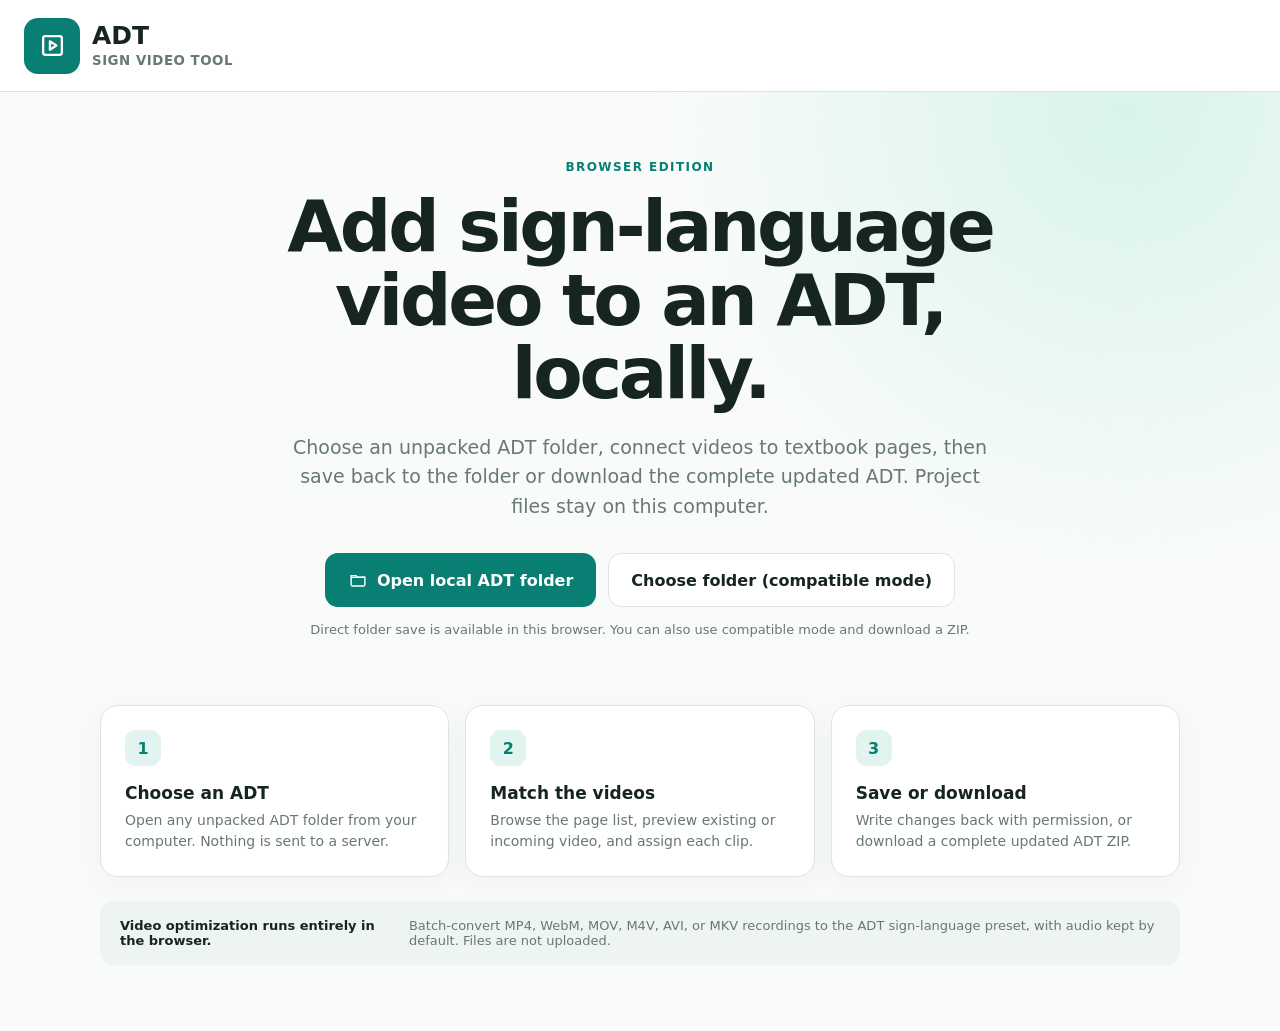
==== docs/index.html @ 495303bd "Publish ADT sign video tool" ====
<!doctype html>
<html lang="en">
<head>
  <meta charset="utf-8">
  <meta name="viewport" content="width=device-width, initial-scale=1">
  <meta name="theme-color" content="#087f72">
  <meta name="description" content="Add page-aligned sign-language video to an ADT without uploading project files.">
  <title>ADT Sign Video Tool</title>
  <link rel="icon" href="data:image/svg+xml,%3Csvg xmlns='http://www.w3.org/2000/svg' viewBox='0 0 64 64'%3E%3Crect width='64' height='64' rx='15' fill='%23087f72'/%3E%3Cpath d='M18 15h28a3 3 0 013 3v28a3 3 0 01-3 3H18a3 3 0 01-3-3V18a3 3 0 013-3Zm9 11v12l11-6-11-6Z' fill='none' stroke='white' stroke-width='4' stroke-linejoin='round'/%3E%3C/svg%3E">
  <link rel="stylesheet" href="./app.css">
</head>
<body>
  <header class="app-header">
    <a class="brand" href="#" id="brand-home" aria-label="ADT Sign Video Tool home">
      <span class="brand-mark" aria-hidden="true">
        <svg viewBox="0 0 24 24"><path d="M6.5 4.75h11A1.75 1.75 0 0 1 19.25 6.5v11a1.75 1.75 0 0 1-1.75 1.75h-11a1.75 1.75 0 0 1-1.75-1.75v-11A1.75 1.75 0 0 1 6.5 4.75Z"/><path d="m10 8.75 5 3.25-5 3.25v-6.5Z"/></svg>
      </span>
      <span><strong>ADT</strong><small>Sign Video Tool</small></span>
    </a>
    <div class="project-heading hidden" id="project-heading">
      <span>Current textbook</span>
      <strong id="project-title">Untitled ADT</strong>
      <small id="project-location">Local project</small>
    </div>
    <div class="header-actions hidden" id="header-actions">
      <button class="button secondary" id="change-project">Change project</button>
      <button class="button secondary" id="save-project">Save to folder</button>
      <button class="button primary" id="download-project">Download ADT ZIP</button>
    </div>
  </header>

  <main>
    <section class="home-view" id="home-view">
      <div class="home-hero">
        <div class="eyebrow">Browser edition</div>
        <h1>Add sign-language video to an ADT, locally.</h1>
        <p>Choose an unpacked ADT folder, connect videos to textbook pages, then save back to the folder or download the complete updated ADT. Project files stay on this computer.</p>
        <div class="home-actions">
          <button class="button primary large" id="open-local-folder">
            <svg viewBox="0 0 24 24" aria-hidden="true"><path d="M3.75 6.75h6l1.5 2h9v8.5a2 2 0 0 1-2 2H5.75a2 2 0 0 1-2-2V6.75Z"/><path d="M3.75 8.75h16.5"/></svg>
            Open local ADT folder
          </button>
          <label class="button secondary large" for="folder-fallback" id="fallback-label">
            Choose folder (compatible mode)
          </label>
          <input id="folder-fallback" type="file" webkitdirectory multiple hidden>
        </div>
        <p class="compatibility" id="compatibility-note"></p>
      </div>

      <div class="home-features" aria-label="How it works">
        <article><span class="feature-icon">1</span><h2>Choose an ADT</h2><p>Open any unpacked ADT folder from your computer. Nothing is sent to a server.</p></article>
        <article><span class="feature-icon">2</span><h2>Match the videos</h2><p>Browse the page list, preview existing or incoming video, and assign each clip.</p></article>
        <article><span class="feature-icon">3</span><h2>Save or download</h2><p>Write changes back with permission, or download a complete updated ADT ZIP.</p></article>
      </div>

      <aside class="browser-boundary">
        <strong>Video optimization runs entirely in the browser.</strong>
        <span>Batch-convert MP4, WebM, MOV, M4V, AVI, or MKV recordings to the ADT sign-language preset, with audio kept by default. Files are not uploaded.</span>
      </aside>
    </section>

    <section class="workspace hidden" id="workspace-view">
      <aside class="page-panel">
        <div class="panel-heading">
          <div><span class="eyebrow">ADT structure</span><h2>Page–video map</h2></div>
          <span class="count" id="page-count">0</span>
        </div>
        <p class="panel-summary" id="page-summary"></p>
        <div class="segmented" id="page-filters" role="group" aria-label="Filter pages">
          <button class="active" data-filter="all">All</button>
          <button data-filter="linked">In ADT</button>
          <button data-filter="incoming">Incoming</button>
          <button data-filter="missing">Missing</button>
        </div>
        <label class="search-field"><span aria-hidden="true">⌕</span><input id="page-search" type="search" placeholder="Find a page or video…"></label>
        <div class="page-list" id="page-list"></div>
      </aside>

      <section class="review-panel">
        <div class="review-heading">
          <div><span class="eyebrow">Review workspace</span><h1 id="selected-page-title">Choose a page</h1><p id="selected-page-meta"></p></div>
          <button class="button secondary" id="assign-selected">Assign selected clip here</button>
        </div>
        <div class="page-preview">
          <div class="preview-label"><span>Textbook</span><strong>ADT page</strong></div>
          <div class="page-paper" id="page-paper">
            <div class="page-copy"><h2>Select a page to preview its text.</h2></div>
          </div>
          <footer class="page-nav">
            <span id="page-nav-title">—</span>
            <div><button id="previous-page" aria-label="Previous page">‹</button><strong id="page-position">0/0</strong><button id="next-page" aria-label="Next page">›</button></div>
          </footer>
        </div>
      </section>

      <aside class="media-panel">
        <section class="video-preview-card">
          <div class="video-preview-heading">
            <div><span class="status-chip" id="preview-status">No video</span><strong id="preview-name">Choose a video below</strong></div>
            <span id="preview-duration">—</span>
          </div>
          <div class="video-stage" id="video-stage">
            <video id="video-player" controls playsinline></video>
            <div class="video-empty" id="video-empty"><span>▶</span><p>Select an existing or incoming video to preview it.</p></div>
          </div>
        </section>

        <section class="media-browser">
          <div class="panel-heading compact">
            <div><span class="eyebrow">Project media</span><h2>Video browser</h2></div>
            <span class="count" id="media-count">0</span>
          </div>
          <p class="panel-summary" id="media-summary"></p>
          <div class="media-actions">
            <label class="button primary" for="add-videos">Add videos</label>
            <label class="button secondary" for="add-video-folder">Add a folder</label>
            <input id="add-videos" type="file" accept="video/*,.mp4,.webm,.mov,.m4v,.avi,.mkv" multiple hidden>
            <input id="add-video-folder" type="file" accept="video/*,.mp4,.webm,.mov,.m4v,.avi,.mkv" webkitdirectory multiple hidden>
          </div>
          <section class="optimizer-panel" aria-labelledby="optimizer-title">
            <div class="optimizer-heading">
              <div><span class="optimizer-icon" aria-hidden="true">↯</span><div><strong id="optimizer-title">Optimize video</strong><small>H.264 MP4 · max 960 px · 30 fps</small></div></div>
              <span class="engine-state" id="engine-state">Loads when needed</span>
            </div>
            <fieldset>
              <legend>Audio in optimized videos</legend>
              <label><input type="radio" name="optimize-audio" value="keep" checked><span><strong>Keep audio</strong><small>Recommended for voice-over</small></span></label>
              <label><input type="radio" name="optimize-audio" value="remove"><span><strong>Remove audio</strong><small>Video only</small></span></label>
            </fieldset>
            <div class="optimizer-actions">
              <button class="button secondary" id="optimize-selected">Optimize selected</button>
              <button class="button primary" id="optimize-all">Optimize all incoming</button>
            </div>
            <div class="batch-progress hidden" id="batch-progress">
              <div><strong id="batch-progress-title">Preparing optimizer…</strong><span id="batch-progress-value">0%</span></div>
              <span class="progress-track"><span id="batch-progress-bar"></span></span>
              <small id="batch-progress-detail">The first run downloads the local video engine.</small>
            </div>
          </section>
          <div class="segmented" id="media-filters" role="group" aria-label="Filter videos">
            <button class="active" data-filter="all">All</button>
            <button data-filter="incoming">Incoming</button>
            <button data-filter="existing">In ADT</button>
          </div>
          <div class="media-list" id="media-list"></div>
        </section>

        <section class="clip-editor" id="clip-editor">
          <div class="editor-heading"><div><span class="eyebrow">Selected clip</span><h3 id="editor-name">No video selected</h3></div><button class="icon-button hidden" id="remove-incoming" title="Remove incoming video" aria-label="Remove incoming video">×</button></div>
          <label>Assign to ADT page<select id="assignment-select"><option value="">Choose a page…</option></select></label>
          <p class="editor-help" id="editor-help">Select an incoming video to assign it to a page.</p>
          <div class="language-box"><strong>Copy to languages</strong><div id="language-options"></div></div>
          <button class="button primary full" id="apply-project">Apply assigned videos</button>
        </section>
      </aside>
    </section>
  </main>

  <dialog id="media-info-dialog">
    <form method="dialog" class="dialog-card">
      <div class="dialog-heading"><div><span class="eyebrow">Media information</span><h2 id="info-title">Video details</h2></div><button class="icon-button" value="cancel" aria-label="Close">×</button></div>
      <dl id="media-info"></dl>
    </form>
  </dialog>

  <div class="toast-region" id="toast-region" aria-live="polite"></div>
  <div class="busy hidden" id="busy-overlay" role="status" aria-live="polite">
    <div><span class="spinner"></span><strong id="busy-title">Opening project…</strong><p id="busy-detail">Reading local files</p></div>
  </div>

  <script>
    if (location.protocol === 'file:') {
      document.querySelector('main').innerHTML = `
        <section class="file-launch-warning">
          <div class="brand-mark" aria-hidden="true">
            <svg viewBox="0 0 24 24"><path d="M6.5 4.75h11A1.75 1.75 0 0 1 19.25 6.5v11a1.75 1.75 0 0 1-1.75 1.75h-11a1.75 1.75 0 0 1-1.75-1.75v-11A1.75 1.75 0 0 1 6.5 4.75Z"/><path d="m10 8.75 5 3.25-5 3.25v-6.5Z"/></svg>
          </div>
          <div class="eyebrow">One more step</div>
          <h1>Launch the browser tool first</h1>
          <p>Chrome cannot run the video optimizer when this HTML file is opened directly. Close this tab, then double-click:</p>
          <div class="launcher-name">Open ADT Sign Video Tool.command</div>
          <p class="launcher-help">Keep the Terminal window open while you use the tool. The launcher will open the correct local web address automatically.</p>
        </section>`;
      document.querySelector('.project-heading')?.classList.add('hidden');
      document.querySelector('.header-actions')?.classList.add('hidden');
    } else {
      const application = document.createElement('script');
      application.type = 'module';
      application.src = './app.js';
      document.body.append(application);
    }
  </script>
</body>
</html>
---- docs/app.css ----
:root {
  color-scheme: light;
  --ink: #162522;
  --muted: #687875;
  --line: #dbe5e2;
  --soft: #f2f6f4;
  --green: #087f72;
  --green-dark: #05685e;
  --green-soft: #e1f4ef;
  --amber: #d89016;
  --amber-soft: #fff2d1;
  --red: #b33c3c;
  --red-soft: #fde9e7;
  --shadow: 0 16px 45px rgba(23, 52, 47, .12);
  font-family: Inter, ui-sans-serif, system-ui, -apple-system, BlinkMacSystemFont, "Segoe UI", sans-serif;
}

* { box-sizing: border-box; }
html, body { min-height: 100%; }
body { margin: 0; background: #f7f9f8; color: var(--ink); }
button, input, select { font: inherit; }
button, label[for] { -webkit-tap-highlight-color: transparent; }
.hidden { display: none !important; }

.app-header {
  min-height: 92px; padding: 15px 24px; background: #fff; border-bottom: 1px solid var(--line);
  display: grid; grid-template-columns: 290px minmax(250px, 1fr) auto; align-items: center; gap: 24px;
  position: relative; z-index: 4;
}
.brand { display: flex; gap: 12px; align-items: center; color: inherit; text-decoration: none; width: fit-content; }
.brand-mark { width: 56px; height: 56px; border-radius: 14px; display: grid; place-items: center; background: var(--green); }
.brand-mark svg { width: 31px; fill: none; stroke: #fff; stroke-width: 1.8; stroke-linejoin: round; }
.brand strong { display: block; font-size: 25px; line-height: 1; }
.brand small { display: block; margin-top: 5px; color: var(--muted); font-weight: 750; letter-spacing: .04em; text-transform: uppercase; }
.project-heading { min-width: 0; }
.project-heading span, .eyebrow { display: block; color: var(--green); font-size: 12px; line-height: 1.2; font-weight: 850; letter-spacing: .12em; text-transform: uppercase; }
.project-heading strong { display: block; font-size: 21px; margin-top: 3px; overflow: hidden; text-overflow: ellipsis; white-space: nowrap; }
.project-heading small { display: block; color: var(--muted); margin-top: 3px; overflow: hidden; text-overflow: ellipsis; white-space: nowrap; }
.header-actions { display: flex; gap: 10px; justify-content: flex-end; }

.button { min-height: 42px; border: 1px solid transparent; border-radius: 11px; padding: 0 16px; display: inline-flex; align-items: center; justify-content: center; gap: 9px; cursor: pointer; font-weight: 780; text-decoration: none; white-space: nowrap; }
.button svg { width: 20px; fill: none; stroke: currentColor; stroke-width: 1.7; }
.button.primary { background: var(--green); color: #fff; }
.button.primary:hover { background: var(--green-dark); }
.button.secondary { background: #fff; color: var(--ink); border-color: var(--line); }
.button.secondary:hover { border-color: #a9bbb7; background: var(--soft); }
.button.large { min-height: 54px; padding: 0 22px; border-radius: 13px; font-size: 16px; }
.button.full { width: 100%; margin-top: 15px; }
.button:disabled { opacity: .45; cursor: not-allowed; }

.home-view { min-height: calc(100vh - 92px); padding: 68px max(28px, 7vw) 50px; background: radial-gradient(circle at 88% 2%, #d9f3ec 0, transparent 32%), #f9fbfa; }
.home-hero { max-width: 810px; margin: 0 auto; text-align: center; }
.home-hero .eyebrow { margin-bottom: 16px; }
.home-hero h1 { margin: 0; font-size: clamp(42px, 6vw, 72px); line-height: 1.02; letter-spacing: -.045em; }
.home-hero > p { max-width: 700px; margin: 22px auto 0; color: var(--muted); font-size: 19px; line-height: 1.55; }
.home-actions { margin-top: 32px; display: flex; gap: 12px; justify-content: center; flex-wrap: wrap; }
.home-hero .compatibility { margin-top: 13px; font-size: 13px; color: var(--muted); }
.home-features { max-width: 1080px; margin: 65px auto 24px; display: grid; grid-template-columns: repeat(3, 1fr); gap: 16px; }
.home-features article { background: rgba(255,255,255,.9); border: 1px solid var(--line); border-radius: 18px; padding: 24px; box-shadow: 0 8px 30px rgba(34, 70, 63, .05); }
.home-features h2 { font-size: 17px; margin: 17px 0 7px; }
.home-features p { color: var(--muted); line-height: 1.5; margin: 0; font-size: 14px; }
.feature-icon { width: 36px; height: 36px; display: grid; place-items: center; border-radius: 11px; background: var(--green-soft); color: var(--green); font-weight: 850; }
.browser-boundary { max-width: 1080px; margin: 16px auto; padding: 17px 20px; border-radius: 14px; background: #edf4f2; display: flex; align-items: baseline; gap: 12px; font-size: 13px; }
.browser-boundary span { color: var(--muted); }
.file-launch-warning { min-height: calc(100vh - 92px); padding: 70px 24px; display: flex; flex-direction: column; align-items: center; justify-content: center; text-align: center; background: radial-gradient(circle at 70% 0, #d9f3ec 0, transparent 38%), #f9fbfa; }
.file-launch-warning .brand-mark { width: 64px; height: 64px; margin-bottom: 22px; }
.file-launch-warning .eyebrow { margin-bottom: 12px; }
.file-launch-warning h1 { margin: 0; font-size: clamp(36px, 6vw, 62px); letter-spacing: -.04em; }
.file-launch-warning p { max-width: 610px; margin: 18px 0 0; color: var(--muted); font-size: 17px; line-height: 1.55; }
.file-launch-warning .launcher-name { margin-top: 24px; padding: 15px 20px; border: 1px solid #acd9d0; border-radius: 12px; background: var(--green-soft); color: var(--green-dark); font: 800 15px ui-monospace, SFMono-Regular, Menlo, monospace; }
.file-launch-warning .launcher-help { font-size: 13px; }

.workspace { height: calc(100vh - 92px); display: grid; grid-template-columns: minmax(290px, 22%) minmax(480px, 1fr) minmax(390px, 29%); overflow: hidden; }
.page-panel, .review-panel, .media-panel { min-height: 0; }
.page-panel, .media-panel { background: #fff; }
.page-panel { padding: 24px 16px 0; border-right: 1px solid var(--line); display: flex; flex-direction: column; }
.review-panel { padding: 25px 26px; background: var(--soft); overflow: auto; }
.media-panel { border-left: 1px solid var(--line); overflow-y: auto; padding: 22px 16px 28px; }
.panel-heading { display: flex; align-items: center; justify-content: space-between; gap: 15px; padding: 0 5px; }
.panel-heading h2, .review-heading h1 { margin: 5px 0 0; font-size: 23px; letter-spacing: -.025em; }
.panel-heading.compact h2 { font-size: 21px; }
.count { min-width: 34px; height: 34px; padding: 0 9px; display: grid; place-items: center; border-radius: 20px; background: var(--green-soft); color: var(--green); font-weight: 850; }
.panel-summary { color: var(--muted); font-size: 12px; margin: 8px 5px 13px; }
.segmented { padding: 4px; border-radius: 10px; background: #f0f3f2; display: grid; grid-auto-flow: column; grid-auto-columns: 1fr; gap: 2px; }
.segmented button { border: 0; border-radius: 7px; min-height: 34px; padding: 0 6px; background: transparent; color: #5f706d; font-size: 11px; font-weight: 800; cursor: pointer; }
.segmented button.active { background: #fff; color: var(--green); box-shadow: 0 2px 7px rgba(27, 57, 51, .09); }
.search-field { margin: 13px 0 9px; border-radius: 10px; background: var(--soft); min-height: 45px; padding: 0 13px; display: flex; align-items: center; gap: 9px; color: var(--muted); }
.search-field input { width: 100%; min-width: 0; border: 0; outline: 0; background: transparent; color: var(--ink); }
.page-list { overflow-y: auto; padding: 1px 0 25px; }
.page-row { width: 100%; border: 1px solid transparent; background: transparent; border-radius: 12px; display: grid; grid-template-columns: 41px 1fr; gap: 11px; padding: 10px 9px; text-align: left; cursor: pointer; color: inherit; }
.page-row:hover { background: var(--soft); }
.page-row.active { border-color: #adddd3; background: var(--green-soft); }
.page-number { width: 38px; height: 38px; border-radius: 10px; display: grid; place-items: center; background: #f1f4f3; font-weight: 850; color: #61716e; }
.page-row.active .page-number { background: var(--green); color: #fff; }
.page-row-main { min-width: 0; }
.page-row-main strong { display: block; line-height: 1.3; white-space: nowrap; overflow: hidden; text-overflow: ellipsis; font-size: 13px; }
.page-row-main small { display: block; color: var(--muted); font-family: ui-monospace, SFMono-Regular, Menlo, monospace; font-size: 10px; margin-top: 4px; white-space: nowrap; overflow: hidden; text-overflow: ellipsis; }
.page-row-status { margin-top: 6px; display: flex; align-items: center; gap: 6px; min-width: 0; }
.page-row-status span:last-child { color: #58706b; font-size: 10px; white-space: nowrap; overflow: hidden; text-overflow: ellipsis; }

.review-heading { display: flex; align-items: end; justify-content: space-between; gap: 20px; margin-bottom: 15px; }
.review-heading p { color: var(--muted); margin: 4px 0 0; font-size: 13px; }
.page-preview { min-height: calc(100vh - 172px); border: 1px solid var(--line); border-radius: 17px; background: #fff; box-shadow: 0 6px 22px rgba(29, 55, 49, .05); overflow: hidden; display: grid; grid-template-rows: auto 1fr auto; }
.preview-label { min-height: 63px; border-bottom: 1px solid var(--line); padding: 14px 17px; }
.preview-label span { display: block; color: var(--muted); font-size: 10px; font-weight: 850; letter-spacing: .11em; text-transform: uppercase; }
.preview-label strong { display: block; margin-top: 4px; }
.page-paper { padding: 48px clamp(32px, 6vw, 80px); overflow: auto; }
.page-copy { max-width: 730px; margin: 0 auto; }
.page-copy h2 { color: #067e59; font-size: clamp(27px, 3vw, 39px); line-height: 1.15; margin: 0 0 28px; }
.page-copy p { color: #263a52; font-size: clamp(16px, 1.3vw, 20px); line-height: 1.65; margin: 0 0 20px; }
.page-image { display: block; width: 100%; max-height: 320px; object-fit: contain; margin: 26px 0; border-radius: 8px; }
.page-nav { min-height: 63px; border-top: 1px solid var(--line); padding: 0 18px; display: flex; justify-content: space-between; align-items: center; color: #465955; }
.page-nav div { display: flex; align-items: center; gap: 18px; }
.page-nav button { border: 0; background: transparent; font-size: 31px; color: #465955; cursor: pointer; }

.video-preview-card { border: 1px solid #cfdcd9; border-radius: 15px; overflow: hidden; background: #101b19; box-shadow: 0 7px 20px rgba(24, 51, 46, .08); }
.video-preview-heading { min-height: 60px; padding: 10px 13px; background: #fff; display: flex; justify-content: space-between; align-items: center; gap: 12px; }
.video-preview-heading div { min-width: 0; }
.video-preview-heading strong { display: block; margin-top: 4px; white-space: nowrap; overflow: hidden; text-overflow: ellipsis; font-size: 13px; }
.video-preview-heading > span { background: #18302b; color: #fff; border-radius: 7px; padding: 6px 8px; font: 700 11px ui-monospace, monospace; }
.video-stage { aspect-ratio: 16 / 9; position: relative; background: #0b1513; display: grid; place-items: center; }
.video-stage video { width: 100%; height: 100%; object-fit: contain; display: none; }
.video-stage video.ready { display: block; }
.video-empty { position: absolute; inset: 0; display: grid; place-content: center; justify-items: center; padding: 25px; text-align: center; color: #b7c8c4; }
.video-empty span { width: 48px; height: 48px; display: grid; place-items: center; border: 1px solid #50645f; border-radius: 50%; }
.video-empty p { max-width: 240px; font-size: 12px; line-height: 1.45; }
.media-browser { margin-top: 20px; }
.media-actions { display: grid; grid-template-columns: 1fr 1fr; gap: 8px; margin: 10px 0; }
.media-actions .button { min-height: 38px; font-size: 12px; }
.optimizer-panel { margin: 11px 0; padding: 12px; border: 1px solid #cfe1dd; border-radius: 12px; background: #f6fbf9; }
.optimizer-heading { display: flex; align-items: start; justify-content: space-between; gap: 8px; }
.optimizer-heading > div { display: flex; align-items: center; gap: 8px; min-width: 0; }
.optimizer-heading strong { display: block; font-size: 12px; }
.optimizer-heading small { display: block; margin-top: 2px; color: var(--muted); font-size: 9px; }
.optimizer-icon { width: 27px; height: 27px; flex: 0 0 auto; border-radius: 8px; display: grid; place-items: center; background: var(--green); color: #fff; font-weight: 900; }
.engine-state { flex: 0 0 auto; border-radius: 12px; padding: 4px 7px; background: #e8eeec; color: #61716e; font-size: 8px; font-weight: 800; }
.engine-state.ready { background: #d8f3e7; color: #13704f; }
.engine-state.loading { background: var(--amber-soft); color: #8e5c0d; }
.engine-state.error { background: var(--red-soft); color: var(--red); }
.optimizer-panel fieldset { border: 0; margin: 11px 0; padding: 0; display: grid; grid-template-columns: 1fr 1fr; gap: 7px; }
.optimizer-panel legend { width: 100%; margin-bottom: 6px; color: #556965; font-size: 9px; font-weight: 800; }
.optimizer-panel fieldset label { min-width: 0; padding: 8px; border: 1px solid var(--line); border-radius: 9px; background: #fff; display: flex; align-items: start; gap: 6px; cursor: pointer; }
.optimizer-panel fieldset input { margin: 2px 0 0; accent-color: var(--green); }
.optimizer-panel fieldset strong { font-size: 10px; }
.optimizer-panel fieldset small { display: block; color: var(--muted); font-size: 8px; margin-top: 2px; }
.optimizer-actions { display: grid; grid-template-columns: 1fr 1.2fr; gap: 7px; }
.optimizer-actions .button { min-height: 36px; padding: 0 8px; font-size: 10px; }
.batch-progress { margin-top: 11px; }
.batch-progress > div { display: flex; justify-content: space-between; gap: 8px; font-size: 9px; }
.batch-progress > small { display: block; margin-top: 5px; color: var(--muted); font-size: 8px; white-space: nowrap; overflow: hidden; text-overflow: ellipsis; }
.progress-track { height: 6px; margin-top: 6px; display: block; overflow: hidden; border-radius: 5px; background: #dce8e5; }
.progress-track > span { width: 0; height: 100%; display: block; border-radius: inherit; background: var(--green); transition: width .15s ease; }
.media-list { margin-top: 10px; display: flex; flex-direction: column; gap: 7px; max-height: 340px; overflow-y: auto; }
.media-group-title { display: flex; align-items: center; gap: 8px; margin: 10px 4px 3px; color: var(--muted); font-size: 10px; font-weight: 850; letter-spacing: .1em; text-transform: uppercase; }
.media-group-title::after { content: ""; height: 1px; background: var(--line); flex: 1; }
.media-row { border: 1px solid var(--line); border-radius: 11px; padding: 10px; background: #fff; display: grid; grid-template-columns: 34px minmax(0, 1fr) 30px; gap: 9px; align-items: center; cursor: pointer; }
.media-row:hover { border-color: #b3c8c3; }
.media-row.active { border-color: #86cfc1; background: var(--green-soft); }
.media-index { width: 31px; height: 31px; border-radius: 9px; display: grid; place-items: center; background: var(--amber-soft); color: #9b6610; font-weight: 850; font-size: 11px; }
.media-row.existing .media-index { background: var(--green-soft); color: var(--green); }
.media-main { min-width: 0; }
.media-main strong { display: block; white-space: nowrap; overflow: hidden; text-overflow: ellipsis; font-size: 12px; }
.media-main small { display: block; color: var(--muted); margin-top: 3px; white-space: nowrap; overflow: hidden; text-overflow: ellipsis; font-size: 10px; }
.media-facts { margin-top: 5px; display: flex; gap: 7px; color: #61726f; font-size: 9px; flex-wrap: wrap; }
.media-optimization { grid-column: 2 / 4; margin-top: -3px; }
.media-optimization small { display: flex; justify-content: space-between; gap: 8px; color: var(--muted); font-size: 8px; }
.media-optimization .progress-track { margin-top: 4px; height: 4px; }
.info-button, .icon-button { width: 30px; height: 30px; border: 1px solid var(--line); border-radius: 50%; display: grid; place-items: center; background: #fff; color: #52635f; cursor: pointer; font-weight: 850; }
.status-chip { display: inline-flex; align-items: center; width: fit-content; min-height: 20px; border-radius: 8px; padding: 2px 7px; background: #edf1f0; color: #64726f; font-size: 9px; font-weight: 850; letter-spacing: .05em; text-transform: uppercase; }
.status-chip.existing, .status-chip.linked { background: #d8f3e7; color: #13704f; }
.status-chip.incoming { background: var(--amber-soft); color: #97620d; }
.status-chip.missing, .status-chip.unlinked { background: var(--red-soft); color: var(--red); }
.status-chip.optimized { background: #d8f3e7; color: #13704f; }
.status-chip.optimizing { background: #dcecfb; color: #24658e; }
.status-chip.pending { background: var(--amber-soft); color: #8e5c0d; }

.clip-editor { margin-top: 20px; padding-top: 18px; border-top: 1px solid var(--line); }
.editor-heading { display: flex; justify-content: space-between; gap: 10px; align-items: start; margin-bottom: 14px; }
.editor-heading h3 { font-size: 14px; margin: 4px 0 0; max-width: 290px; overflow: hidden; text-overflow: ellipsis; white-space: nowrap; }
.clip-editor > label { display: block; font-size: 11px; font-weight: 800; }
.clip-editor select { display: block; width: 100%; min-height: 43px; margin-top: 7px; border: 1px solid #cbd9d6; border-radius: 9px; padding: 0 10px; background: #fff; color: var(--ink); }
.clip-editor select:disabled { background: #f4f6f5; color: #93a19e; }
.editor-help { color: var(--muted); font-size: 10px; line-height: 1.45; }
.language-box { border-radius: 10px; padding: 11px; background: var(--soft); margin-top: 12px; }
.language-box strong { font-size: 11px; }
.language-box div { display: flex; flex-wrap: wrap; gap: 10px; margin-top: 8px; }
.language-box label { color: #536763; font-size: 11px; display: flex; gap: 5px; align-items: center; }

dialog { border: 0; padding: 0; border-radius: 17px; box-shadow: var(--shadow); width: min(620px, calc(100vw - 32px)); }
dialog::backdrop { background: rgba(5, 20, 17, .5); backdrop-filter: blur(3px); }
.dialog-card { padding: 24px; }
.dialog-heading { display: flex; justify-content: space-between; gap: 20px; }
.dialog-heading h2 { margin: 4px 0 0; }
.dialog-card dl { display: grid; grid-template-columns: 150px 1fr; gap: 0; margin: 20px 0 0; border: 1px solid var(--line); border-radius: 12px; overflow: hidden; }
.dialog-card dt, .dialog-card dd { margin: 0; padding: 10px 12px; border-bottom: 1px solid var(--line); font-size: 12px; overflow-wrap: anywhere; }
.dialog-card dt { background: var(--soft); color: var(--muted); font-weight: 750; }
.dialog-card dt:last-of-type, .dialog-card dd:last-of-type { border-bottom: 0; }

.toast-region { position: fixed; z-index: 20; right: 18px; bottom: 18px; display: flex; flex-direction: column; gap: 9px; pointer-events: none; }
.toast { max-width: 390px; background: #17342e; color: #fff; padding: 13px 16px; border-radius: 11px; box-shadow: var(--shadow); font-size: 13px; animation: toast-in .2s ease-out; }
.toast.error { background: #8b2929; }
@keyframes toast-in { from { transform: translateY(10px); opacity: 0; } }
.busy { position: fixed; inset: 0; z-index: 30; background: rgba(247, 250, 249, .88); backdrop-filter: blur(4px); display: grid; place-items: center; }
.busy > div { width: min(410px, calc(100vw - 40px)); background: #fff; border: 1px solid var(--line); border-radius: 17px; padding: 29px; box-shadow: var(--shadow); text-align: center; }
.busy strong { display: block; margin-top: 15px; }
.busy p { color: var(--muted); font-size: 12px; margin: 7px 0 0; }
.spinner { width: 34px; height: 34px; display: inline-block; border: 3px solid #cce7e1; border-top-color: var(--green); border-radius: 50%; animation: spin .8s linear infinite; }
@keyframes spin { to { transform: rotate(360deg); } }

@media (max-width: 1180px) {
  .app-header { grid-template-columns: 240px minmax(200px, 1fr) auto; }
  .header-actions .button { padding: 0 11px; font-size: 12px; }
  .workspace { grid-template-columns: 280px minmax(430px, 1fr) 365px; }
}
@media (max-width: 900px) {
  .app-header { grid-template-columns: 1fr auto; }
  .project-heading { display: none !important; }
  .header-actions { grid-column: 1 / -1; }
  .workspace { height: auto; min-height: calc(100vh - 92px); grid-template-columns: 1fr; overflow: visible; }
  .page-panel { max-height: 520px; }
  .review-panel { order: 2; }
  .media-panel { order: 1; border-left: 0; border-bottom: 1px solid var(--line); }
  .page-preview { min-height: 650px; }
  .home-features { grid-template-columns: 1fr; }
  .browser-boundary { display: block; }
  .browser-boundary span { display: block; margin-top: 6px; }
}
@media (max-width: 590px) {
  .app-header { padding: 12px 14px; }
  .brand-mark { width: 44px; height: 44px; }
  .brand strong { font-size: 20px; }
  .brand small { font-size: 9px; }
  .header-actions { overflow-x: auto; justify-content: start; }
  .home-view { padding: 46px 18px 35px; }
  .home-hero h1 { font-size: 42px; }
  .home-hero > p { font-size: 16px; }
  .home-actions { display: grid; }
  .review-panel { padding: 18px 12px; }
  .review-heading { align-items: start; flex-direction: column; }
  .page-paper { padding: 34px 24px; }
}
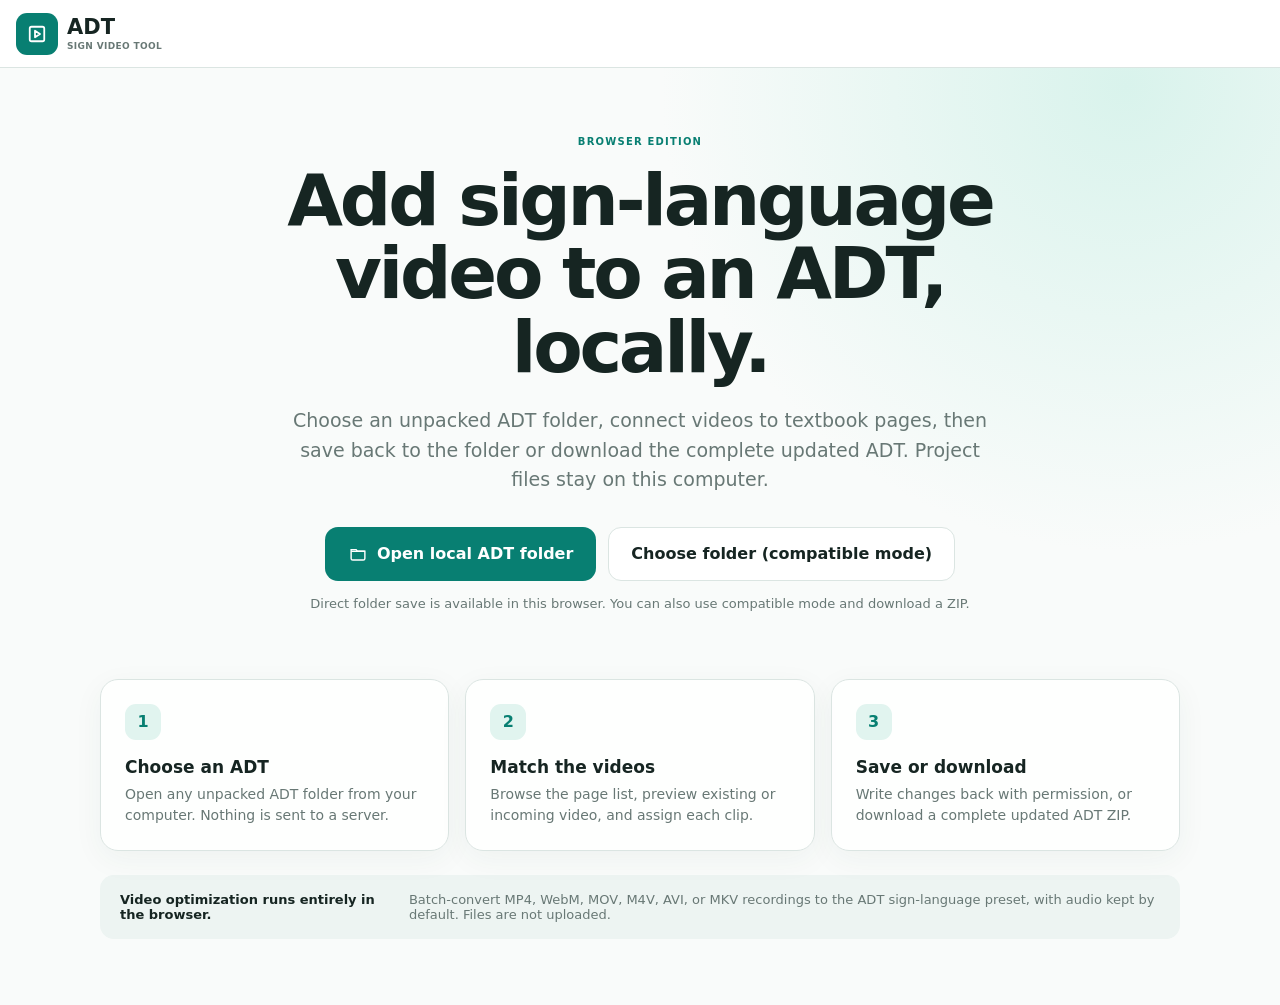
==== commit 03b55588: "Refine the video browsing workflow" ====
--- a/docs/index.html
+++ b/docs/index.html
@@ -79,8 +79,7 @@
 
       <section class="review-panel">
         <div class="review-heading">
-          <div><span class="eyebrow">Review workspace</span><h1 id="selected-page-title">Choose a page</h1><p id="selected-page-meta"></p></div>
-          <button class="button secondary" id="assign-selected">Assign selected clip here</button>
+          <div><h1 id="selected-page-title">Choose a page</h1><p id="selected-page-meta"></p></div>
         </div>
         <div class="page-preview">
           <div class="preview-label"><span>Textbook</span><strong>ADT page</strong></div>
@@ -94,7 +93,7 @@
         </div>
       </section>
 
-      <aside class="media-panel">
+      <aside class="media-panel" id="media-panel">
         <section class="video-preview-card">
           <div class="video-preview-heading">
             <div><span class="status-chip" id="preview-status">No video</span><strong id="preview-name">Choose a video below</strong></div>
@@ -102,57 +101,65 @@
           </div>
           <div class="video-stage" id="video-stage">
             <video id="video-player" controls playsinline></video>
-            <div class="video-empty" id="video-empty"><span>▶</span><p>Select an existing or incoming video to preview it.</p></div>
+            <div class="video-empty" id="video-empty"><span>▶</span><p id="video-empty-text">Select an existing or incoming video to preview it.</p></div>
           </div>
         </section>
 
         <section class="media-browser">
-          <div class="panel-heading compact">
-            <div><span class="eyebrow">Project media</span><h2>Video browser</h2></div>
+          <div class="media-browser-heading">
+            <div><strong>Project media</strong><small id="media-summary"></small></div>
             <span class="count" id="media-count">0</span>
           </div>
-          <p class="panel-summary" id="media-summary"></p>
           <div class="media-actions">
             <label class="button primary" for="add-videos">Add videos</label>
-            <label class="button secondary" for="add-video-folder">Add a folder</label>
+            <label class="button secondary" for="add-video-folder">Add folder + auto-assign</label>
             <input id="add-videos" type="file" accept="video/*,.mp4,.webm,.mov,.m4v,.avi,.mkv" multiple hidden>
             <input id="add-video-folder" type="file" accept="video/*,.mp4,.webm,.mov,.m4v,.avi,.mkv" webkitdirectory multiple hidden>
           </div>
-          <section class="optimizer-panel" aria-labelledby="optimizer-title">
-            <div class="optimizer-heading">
-              <div><span class="optimizer-icon" aria-hidden="true">↯</span><div><strong id="optimizer-title">Optimize video</strong><small>H.264 MP4 · max 960 px · 30 fps</small></div></div>
-              <span class="engine-state" id="engine-state">Loads when needed</span>
-            </div>
-            <fieldset>
-              <legend>Audio in optimized videos</legend>
-              <label><input type="radio" name="optimize-audio" value="keep" checked><span><strong>Keep audio</strong><small>Recommended for voice-over</small></span></label>
-              <label><input type="radio" name="optimize-audio" value="remove"><span><strong>Remove audio</strong><small>Video only</small></span></label>
-            </fieldset>
-            <div class="optimizer-actions">
-              <button class="button secondary" id="optimize-selected">Optimize selected</button>
-              <button class="button primary" id="optimize-all">Optimize all incoming</button>
-            </div>
-            <div class="batch-progress hidden" id="batch-progress">
-              <div><strong id="batch-progress-title">Preparing optimizer…</strong><span id="batch-progress-value">0%</span></div>
-              <span class="progress-track"><span id="batch-progress-bar"></span></span>
-              <small id="batch-progress-detail">The first run downloads the local video engine.</small>
-            </div>
-          </section>
           <div class="segmented" id="media-filters" role="group" aria-label="Filter videos">
             <button class="active" data-filter="all">All</button>
             <button data-filter="incoming">Incoming</button>
             <button data-filter="existing">In ADT</button>
           </div>
-          <div class="media-list" id="media-list"></div>
+          <div class="media-list" id="incoming-media-list"></div>
+          <details class="optimizer-panel collapsible-panel" id="optimizer-panel" open>
+            <summary class="optimizer-heading">
+              <div><span class="optimizer-icon" aria-hidden="true">↯</span><div><strong id="optimizer-title">Optimize video</strong><small>H.264 MP4 · max 960 px · 30 fps</small></div></div>
+              <span class="collapsible-meta"><span class="engine-state" id="engine-state">Loads when needed</span><span class="disclosure" aria-hidden="true">⌄</span></span>
+            </summary>
+            <div class="collapsible-content">
+              <fieldset>
+                <legend>Audio in optimized videos</legend>
+                <label><input type="radio" name="optimize-audio" value="keep" checked><span><strong>Keep audio</strong><small>Recommended for voice-over</small></span></label>
+                <label><input type="radio" name="optimize-audio" value="remove"><span><strong>Remove audio</strong><small>Video only</small></span></label>
+              </fieldset>
+              <div class="optimizer-actions">
+                <button class="button secondary" id="optimize-selected">Optimize selected</button>
+                <button class="button primary" id="optimize-all">Optimize all incoming</button>
+              </div>
+              <div class="batch-progress hidden" id="batch-progress">
+                <div><strong id="batch-progress-title">Preparing optimizer…</strong><span id="batch-progress-value">0%</span></div>
+                <span class="progress-track"><span id="batch-progress-bar"></span></span>
+                <small id="batch-progress-detail">The first run downloads the local video engine.</small>
+              </div>
+            </div>
+          </details>
+          <div class="media-list" id="existing-media-list"></div>
+          <p class="panel-summary hidden" id="media-empty">No videos in this view.</p>
         </section>
 
-        <section class="clip-editor" id="clip-editor">
-          <div class="editor-heading"><div><span class="eyebrow">Selected clip</span><h3 id="editor-name">No video selected</h3></div><button class="icon-button hidden" id="remove-incoming" title="Remove incoming video" aria-label="Remove incoming video">×</button></div>
-          <label>Assign to ADT page<select id="assignment-select"><option value="">Choose a page…</option></select></label>
-          <p class="editor-help" id="editor-help">Select an incoming video to assign it to a page.</p>
-          <div class="language-box"><strong>Copy to languages</strong><div id="language-options"></div></div>
-          <button class="button primary full" id="apply-project">Apply assigned videos</button>
-        </section>
+        <details class="clip-editor collapsible-panel" id="clip-editor" open>
+          <summary class="editor-heading"><div><span class="eyebrow">Selected video &amp; page</span><h3 id="editor-name">No video selected</h3></div><span class="disclosure" aria-hidden="true">⌄</span></summary>
+          <div class="collapsible-content">
+            <div class="assignment-context" id="assignment-context">Select a page on the left, then choose an incoming video.</div>
+            <label>Page for this video<select id="assignment-select"><option value="">Leave unassigned</option></select></label>
+            <button class="button primary full" id="assignment-action">Select an incoming video</button>
+            <p class="editor-help" id="editor-help">The page selected on the left will be preselected here.</p>
+            <div class="assignment-summary" id="assignment-summary">No staged video assignments.</div>
+            <div class="language-box"><strong>Copy to languages</strong><div id="language-options"></div></div>
+            <button class="button secondary full hidden" id="remove-incoming">Remove selected incoming video</button>
+          </div>
+        </details>
       </aside>
     </section>
   </main>
--- a/docs/app.css
+++ b/docs/app.css
@@ -12,6 +12,7 @@
   --red: #b33c3c;
   --red-soft: #fde9e7;
   --shadow: 0 16px 45px rgba(23, 52, 47, .12);
+  --header-height: 68px;
   font-family: Inter, ui-sans-serif, system-ui, -apple-system, BlinkMacSystemFont, "Segoe UI", sans-serif;
 }
 
@@ -23,20 +24,21 @@
 .hidden { display: none !important; }
 
 .app-header {
-  min-height: 92px; padding: 15px 24px; background: #fff; border-bottom: 1px solid var(--line);
-  display: grid; grid-template-columns: 290px minmax(250px, 1fr) auto; align-items: center; gap: 24px;
+  min-height: var(--header-height); padding: 7px 16px; background: #fff; border-bottom: 1px solid var(--line);
+  display: grid; grid-template-columns: 240px minmax(220px, 1fr) auto; align-items: center; gap: 16px;
   position: relative; z-index: 4;
 }
-.brand { display: flex; gap: 12px; align-items: center; color: inherit; text-decoration: none; width: fit-content; }
-.brand-mark { width: 56px; height: 56px; border-radius: 14px; display: grid; place-items: center; background: var(--green); }
-.brand-mark svg { width: 31px; fill: none; stroke: #fff; stroke-width: 1.8; stroke-linejoin: round; }
-.brand strong { display: block; font-size: 25px; line-height: 1; }
-.brand small { display: block; margin-top: 5px; color: var(--muted); font-weight: 750; letter-spacing: .04em; text-transform: uppercase; }
+.brand { display: flex; gap: 9px; align-items: center; color: inherit; text-decoration: none; width: fit-content; }
+.brand-mark { width: 42px; height: 42px; border-radius: 11px; display: grid; place-items: center; background: var(--green); }
+.brand-mark svg { width: 24px; fill: none; stroke: #fff; stroke-width: 1.8; stroke-linejoin: round; }
+.brand strong { display: block; font-size: 21px; line-height: 1; }
+.brand small { display: block; margin-top: 3px; color: var(--muted); font-size: 9px; font-weight: 750; letter-spacing: .04em; text-transform: uppercase; }
 .project-heading { min-width: 0; }
-.project-heading span, .eyebrow { display: block; color: var(--green); font-size: 12px; line-height: 1.2; font-weight: 850; letter-spacing: .12em; text-transform: uppercase; }
-.project-heading strong { display: block; font-size: 21px; margin-top: 3px; overflow: hidden; text-overflow: ellipsis; white-space: nowrap; }
-.project-heading small { display: block; color: var(--muted); margin-top: 3px; overflow: hidden; text-overflow: ellipsis; white-space: nowrap; }
-.header-actions { display: flex; gap: 10px; justify-content: flex-end; }
+.project-heading span, .eyebrow { display: block; color: var(--green); font-size: 10px; line-height: 1.2; font-weight: 850; letter-spacing: .12em; text-transform: uppercase; }
+.project-heading strong { display: block; font-size: 17px; margin-top: 2px; overflow: hidden; text-overflow: ellipsis; white-space: nowrap; }
+.project-heading small { display: block; color: var(--muted); font-size: 10px; margin-top: 2px; overflow: hidden; text-overflow: ellipsis; white-space: nowrap; }
+.header-actions { display: flex; gap: 7px; justify-content: flex-end; }
+.header-actions .button { min-height: 34px; padding: 0 11px; border-radius: 9px; font-size: 11px; }
 
 .button { min-height: 42px; border: 1px solid transparent; border-radius: 11px; padding: 0 16px; display: inline-flex; align-items: center; justify-content: center; gap: 9px; cursor: pointer; font-weight: 780; text-decoration: none; white-space: nowrap; }
 .button svg { width: 20px; fill: none; stroke: currentColor; stroke-width: 1.7; }
@@ -48,7 +50,7 @@
 .button.full { width: 100%; margin-top: 15px; }
 .button:disabled { opacity: .45; cursor: not-allowed; }
 
-.home-view { min-height: calc(100vh - 92px); padding: 68px max(28px, 7vw) 50px; background: radial-gradient(circle at 88% 2%, #d9f3ec 0, transparent 32%), #f9fbfa; }
+.home-view { min-height: calc(100vh - var(--header-height)); padding: 68px max(28px, 7vw) 50px; background: radial-gradient(circle at 88% 2%, #d9f3ec 0, transparent 32%), #f9fbfa; }
 .home-hero { max-width: 810px; margin: 0 auto; text-align: center; }
 .home-hero .eyebrow { margin-bottom: 16px; }
 .home-hero h1 { margin: 0; font-size: clamp(42px, 6vw, 72px); line-height: 1.02; letter-spacing: -.045em; }
@@ -62,7 +64,7 @@
 .feature-icon { width: 36px; height: 36px; display: grid; place-items: center; border-radius: 11px; background: var(--green-soft); color: var(--green); font-weight: 850; }
 .browser-boundary { max-width: 1080px; margin: 16px auto; padding: 17px 20px; border-radius: 14px; background: #edf4f2; display: flex; align-items: baseline; gap: 12px; font-size: 13px; }
 .browser-boundary span { color: var(--muted); }
-.file-launch-warning { min-height: calc(100vh - 92px); padding: 70px 24px; display: flex; flex-direction: column; align-items: center; justify-content: center; text-align: center; background: radial-gradient(circle at 70% 0, #d9f3ec 0, transparent 38%), #f9fbfa; }
+.file-launch-warning { min-height: calc(100vh - var(--header-height)); padding: 70px 24px; display: flex; flex-direction: column; align-items: center; justify-content: center; text-align: center; background: radial-gradient(circle at 70% 0, #d9f3ec 0, transparent 38%), #f9fbfa; }
 .file-launch-warning .brand-mark { width: 64px; height: 64px; margin-bottom: 22px; }
 .file-launch-warning .eyebrow { margin-bottom: 12px; }
 .file-launch-warning h1 { margin: 0; font-size: clamp(36px, 6vw, 62px); letter-spacing: -.04em; }
@@ -70,12 +72,12 @@
 .file-launch-warning .launcher-name { margin-top: 24px; padding: 15px 20px; border: 1px solid #acd9d0; border-radius: 12px; background: var(--green-soft); color: var(--green-dark); font: 800 15px ui-monospace, SFMono-Regular, Menlo, monospace; }
 .file-launch-warning .launcher-help { font-size: 13px; }
 
-.workspace { height: calc(100vh - 92px); display: grid; grid-template-columns: minmax(290px, 22%) minmax(480px, 1fr) minmax(390px, 29%); overflow: hidden; }
+.workspace { height: calc(100vh - var(--header-height)); display: grid; grid-template-columns: minmax(290px, 22%) minmax(480px, 1fr) minmax(390px, 29%); overflow: hidden; }
 .page-panel, .review-panel, .media-panel { min-height: 0; }
 .page-panel, .media-panel { background: #fff; }
 .page-panel { padding: 24px 16px 0; border-right: 1px solid var(--line); display: flex; flex-direction: column; }
 .review-panel { padding: 25px 26px; background: var(--soft); overflow: auto; }
-.media-panel { border-left: 1px solid var(--line); overflow-y: auto; padding: 22px 16px 28px; }
+.media-panel { border-left: 1px solid var(--line); overflow-y: auto; padding: 10px 12px 24px; scroll-padding-top: 8px; }
 .panel-heading { display: flex; align-items: center; justify-content: space-between; gap: 15px; padding: 0 5px; }
 .panel-heading h2, .review-heading h1 { margin: 5px 0 0; font-size: 23px; letter-spacing: -.025em; }
 .panel-heading.compact h2 { font-size: 21px; }
@@ -99,8 +101,9 @@
 .page-row-status span:last-child { color: #58706b; font-size: 10px; white-space: nowrap; overflow: hidden; text-overflow: ellipsis; }
 
 .review-heading { display: flex; align-items: end; justify-content: space-between; gap: 20px; margin-bottom: 15px; }
+.review-heading h1 { margin-top: 0; }
 .review-heading p { color: var(--muted); margin: 4px 0 0; font-size: 13px; }
-.page-preview { min-height: calc(100vh - 172px); border: 1px solid var(--line); border-radius: 17px; background: #fff; box-shadow: 0 6px 22px rgba(29, 55, 49, .05); overflow: hidden; display: grid; grid-template-rows: auto 1fr auto; }
+.page-preview { min-height: calc(100vh - 148px); border: 1px solid var(--line); border-radius: 17px; background: #fff; box-shadow: 0 6px 22px rgba(29, 55, 49, .05); overflow: hidden; display: grid; grid-template-rows: auto 1fr auto; }
 .preview-label { min-height: 63px; border-bottom: 1px solid var(--line); padding: 14px 17px; }
 .preview-label span { display: block; color: var(--muted); font-size: 10px; font-weight: 850; letter-spacing: .11em; text-transform: uppercase; }
 .preview-label strong { display: block; margin-top: 4px; }
@@ -113,7 +116,7 @@
 .page-nav div { display: flex; align-items: center; gap: 18px; }
 .page-nav button { border: 0; background: transparent; font-size: 31px; color: #465955; cursor: pointer; }
 
-.video-preview-card { border: 1px solid #cfdcd9; border-radius: 15px; overflow: hidden; background: #101b19; box-shadow: 0 7px 20px rgba(24, 51, 46, .08); }
+.video-preview-card { position: sticky; top: 8px; z-index: 5; width: 100%; margin-left: auto; border: 1px solid #cfdcd9; border-radius: 15px; overflow: hidden; background: #101b19; box-shadow: 0 7px 20px rgba(24, 51, 46, .08); transition: width .18s ease, box-shadow .18s ease; }
 .video-preview-heading { min-height: 60px; padding: 10px 13px; background: #fff; display: flex; justify-content: space-between; align-items: center; gap: 12px; }
 .video-preview-heading div { min-width: 0; }
 .video-preview-heading strong { display: block; margin-top: 4px; white-space: nowrap; overflow: hidden; text-overflow: ellipsis; font-size: 13px; }
@@ -124,11 +127,27 @@
 .video-empty { position: absolute; inset: 0; display: grid; place-content: center; justify-items: center; padding: 25px; text-align: center; color: #b7c8c4; }
 .video-empty span { width: 48px; height: 48px; display: grid; place-items: center; border: 1px solid #50645f; border-radius: 50%; }
 .video-empty p { max-width: 240px; font-size: 12px; line-height: 1.45; }
-.media-browser { margin-top: 20px; }
-.media-actions { display: grid; grid-template-columns: 1fr 1fr; gap: 8px; margin: 10px 0; }
-.media-actions .button { min-height: 38px; font-size: 12px; }
-.optimizer-panel { margin: 11px 0; padding: 12px; border: 1px solid #cfe1dd; border-radius: 12px; background: #f6fbf9; }
-.optimizer-heading { display: flex; align-items: start; justify-content: space-between; gap: 8px; }
+.media-panel.video-pip .video-preview-card { width: 62%; min-width: 215px; box-shadow: 0 12px 32px rgba(17, 42, 37, .24); }
+.media-panel.video-pip .video-preview-heading { min-height: 42px; padding: 6px 9px; }
+.media-panel.video-pip .video-preview-heading strong { margin-top: 2px; font-size: 10px; }
+.media-panel.video-pip .video-preview-heading > span { padding: 4px 6px; font-size: 9px; }
+.media-panel.video-pip .status-chip { min-height: 16px; padding: 1px 5px; font-size: 7px; }
+.media-browser { margin-top: 10px; }
+.media-browser-heading { min-height: 32px; padding: 0 3px; display: flex; align-items: center; justify-content: space-between; gap: 10px; }
+.media-browser-heading strong { display: block; font-size: 13px; }
+.media-browser-heading small { display: block; margin-top: 2px; color: var(--muted); font-size: 9px; }
+.media-browser-heading .count { min-width: 26px; height: 26px; padding: 0 7px; font-size: 11px; }
+.media-actions { display: flex; gap: 6px; margin: 6px 0; }
+.media-actions .button { min-height: 31px; flex: 1; padding: 0 8px; border-radius: 8px; font-size: 10px; }
+.media-browser > .segmented { padding: 3px; }
+.media-browser > .segmented button { min-height: 29px; font-size: 10px; }
+.collapsible-panel > summary { list-style: none; cursor: pointer; user-select: none; }
+.collapsible-panel > summary::-webkit-details-marker, .media-group > summary::-webkit-details-marker { display: none; }
+.disclosure { display: inline-grid; place-items: center; color: #687a76; font-size: 16px; transition: transform .15s ease; }
+.collapsible-panel:not([open]) .disclosure, .media-group:not([open]) .disclosure { transform: rotate(-90deg); }
+.collapsible-meta { display: flex; align-items: center; gap: 7px; }
+.optimizer-panel { margin: 8px 0 0; border: 1px solid #cfe1dd; border-radius: 12px; background: #f6fbf9; overflow: hidden; }
+.optimizer-heading { padding: 12px; display: flex; align-items: start; justify-content: space-between; gap: 8px; }
 .optimizer-heading > div { display: flex; align-items: center; gap: 8px; min-width: 0; }
 .optimizer-heading strong { display: block; font-size: 12px; }
 .optimizer-heading small { display: block; margin-top: 2px; color: var(--muted); font-size: 9px; }
@@ -137,6 +156,7 @@
 .engine-state.ready { background: #d8f3e7; color: #13704f; }
 .engine-state.loading { background: var(--amber-soft); color: #8e5c0d; }
 .engine-state.error { background: var(--red-soft); color: var(--red); }
+.optimizer-panel > .collapsible-content { padding: 0 12px 12px; }
 .optimizer-panel fieldset { border: 0; margin: 11px 0; padding: 0; display: grid; grid-template-columns: 1fr 1fr; gap: 7px; }
 .optimizer-panel legend { width: 100%; margin-bottom: 6px; color: #556965; font-size: 9px; font-weight: 800; }
 .optimizer-panel fieldset label { min-width: 0; padding: 8px; border: 1px solid var(--line); border-radius: 9px; background: #fff; display: flex; align-items: start; gap: 6px; cursor: pointer; }
@@ -150,9 +170,11 @@
 .batch-progress > small { display: block; margin-top: 5px; color: var(--muted); font-size: 8px; white-space: nowrap; overflow: hidden; text-overflow: ellipsis; }
 .progress-track { height: 6px; margin-top: 6px; display: block; overflow: hidden; border-radius: 5px; background: #dce8e5; }
 .progress-track > span { width: 0; height: 100%; display: block; border-radius: inherit; background: var(--green); transition: width .15s ease; }
-.media-list { margin-top: 10px; display: flex; flex-direction: column; gap: 7px; max-height: 340px; overflow-y: auto; }
-.media-group-title { display: flex; align-items: center; gap: 8px; margin: 10px 4px 3px; color: var(--muted); font-size: 10px; font-weight: 850; letter-spacing: .1em; text-transform: uppercase; }
-.media-group-title::after { content: ""; height: 1px; background: var(--line); flex: 1; }
+.media-list { margin-top: 7px; display: flex; flex-direction: column; gap: 8px; }
+.media-list:empty { margin-top: 0; }
+.media-group { border: 1px solid var(--line); border-radius: 11px; overflow: hidden; background: #f8faf9; }
+.media-group-title { min-height: 38px; padding: 0 10px; display: flex; align-items: center; justify-content: space-between; gap: 8px; color: var(--muted); font-size: 10px; font-weight: 850; letter-spacing: .1em; text-transform: uppercase; cursor: pointer; list-style: none; }
+.media-group-content { padding: 0 7px 7px; display: flex; flex-direction: column; gap: 7px; }
 .media-row { border: 1px solid var(--line); border-radius: 11px; padding: 10px; background: #fff; display: grid; grid-template-columns: 34px minmax(0, 1fr) 30px; gap: 9px; align-items: center; cursor: pointer; }
 .media-row:hover { border-color: #b3c8c3; }
 .media-row.active { border-color: #86cfc1; background: var(--green-soft); }
@@ -174,13 +196,16 @@
 .status-chip.optimizing { background: #dcecfb; color: #24658e; }
 .status-chip.pending { background: var(--amber-soft); color: #8e5c0d; }
 
-.clip-editor { margin-top: 20px; padding-top: 18px; border-top: 1px solid var(--line); }
-.editor-heading { display: flex; justify-content: space-between; gap: 10px; align-items: start; margin-bottom: 14px; }
+.clip-editor { margin-top: 10px; border: 1px solid var(--line); border-radius: 12px; background: #fff; overflow: hidden; }
+.editor-heading { min-height: 58px; padding: 11px 12px; display: flex; justify-content: space-between; gap: 10px; align-items: center; margin: 0; }
 .editor-heading h3 { font-size: 14px; margin: 4px 0 0; max-width: 290px; overflow: hidden; text-overflow: ellipsis; white-space: nowrap; }
-.clip-editor > label { display: block; font-size: 11px; font-weight: 800; }
+.clip-editor > .collapsible-content { padding: 0 12px 12px; }
+.clip-editor label { display: block; font-size: 11px; font-weight: 800; }
 .clip-editor select { display: block; width: 100%; min-height: 43px; margin-top: 7px; border: 1px solid #cbd9d6; border-radius: 9px; padding: 0 10px; background: #fff; color: var(--ink); }
 .clip-editor select:disabled { background: #f4f6f5; color: #93a19e; }
 .editor-help { color: var(--muted); font-size: 10px; line-height: 1.45; }
+.assignment-context { margin-bottom: 11px; padding: 9px 10px; border-radius: 9px; background: var(--soft); color: #536763; font-size: 10px; line-height: 1.4; }
+.assignment-summary { margin-top: 10px; padding: 9px 10px; border-radius: 9px; background: var(--green-soft); color: var(--green-dark); font-size: 10px; font-weight: 750; line-height: 1.4; }
 .language-box { border-radius: 10px; padding: 11px; background: var(--soft); margin-top: 12px; }
 .language-box strong { font-size: 11px; }
 .language-box div { display: flex; flex-wrap: wrap; gap: 10px; margin-top: 8px; }
@@ -208,18 +233,19 @@
 @keyframes spin { to { transform: rotate(360deg); } }
 
 @media (max-width: 1180px) {
-  .app-header { grid-template-columns: 240px minmax(200px, 1fr) auto; }
-  .header-actions .button { padding: 0 11px; font-size: 12px; }
+  .app-header { grid-template-columns: 210px minmax(180px, 1fr) auto; }
   .workspace { grid-template-columns: 280px minmax(430px, 1fr) 365px; }
 }
 @media (max-width: 900px) {
   .app-header { grid-template-columns: 1fr auto; }
   .project-heading { display: none !important; }
   .header-actions { grid-column: 1 / -1; }
-  .workspace { height: auto; min-height: calc(100vh - 92px); grid-template-columns: 1fr; overflow: visible; }
+  .workspace { height: auto; min-height: calc(100vh - var(--header-height)); grid-template-columns: 1fr; overflow: visible; }
   .page-panel { max-height: 520px; }
   .review-panel { order: 2; }
   .media-panel { order: 1; border-left: 0; border-bottom: 1px solid var(--line); }
+  .video-preview-card { position: relative; top: auto; }
+  .media-panel.video-pip .video-preview-card { width: 100%; min-width: 0; }
   .page-preview { min-height: 650px; }
   .home-features { grid-template-columns: 1fr; }
   .browser-boundary { display: block; }
